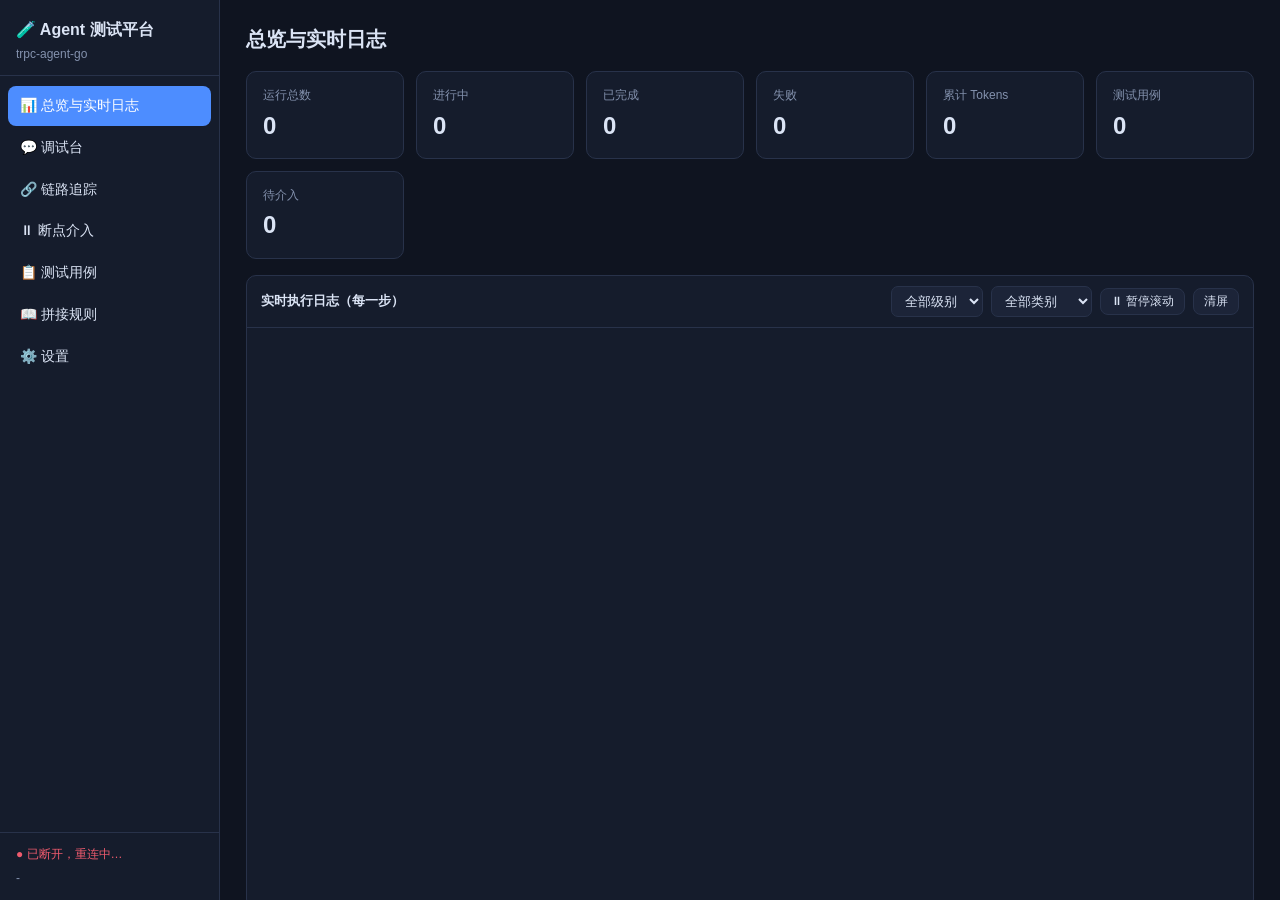
==== testplatform/web/index.html @ 03b5a43c "testplatform: add web-based agent test & observability platform A standalone module (testplatform/) " ====
<!DOCTYPE html>
<html lang="zh-CN">
<head>
<meta charset="utf-8">
<meta name="viewport" content="width=device-width, initial-scale=1">
<title>trpc-agent-go 测试监控平台</title>
<link rel="stylesheet" href="style.css">
<link rel="icon" href="data:image/svg+xml,<svg xmlns='http://www.w3.org/2000/svg' viewBox='0 0 100 100'><text y='.9em' font-size='90'>🧪</text></svg>">
</head>
<body>
<div class="layout">
  <aside class="sidebar">
    <div class="brand">
      <div class="brand-title">🧪 Agent 测试平台</div>
      <div class="brand-sub">trpc-agent-go</div>
    </div>
    <nav id="nav">
      <a href="#dashboard" data-page="dashboard">📊 总览与实时日志</a>
      <a href="#playground" data-page="playground">💬 调试台</a>
      <a href="#traces" data-page="traces">🔗 链路追踪</a>
      <a href="#breakpoints" data-page="breakpoints">⏸ 断点介入 <span id="bp-badge" class="badge hidden">0</span></a>
      <a href="#cases" data-page="cases">📋 测试用例</a>
      <a href="#rules" data-page="rules">📖 拼接规则</a>
      <a href="#settings" data-page="settings">⚙️ 设置</a>
    </nav>
    <div class="sidebar-foot">
      <div id="conn-status" class="conn offline">● 连接中…</div>
      <div id="model-chip" class="model-chip">-</div>
    </div>
  </aside>

  <main class="main">
    <!-- ============ 总览 ============ -->
    <section id="page-dashboard" class="page">
      <h1>总览与实时日志</h1>
      <div class="stat-row" id="stat-row"></div>
      <div class="panel">
        <div class="panel-head">
          <span>实时执行日志（每一步）</span>
          <span class="spacer"></span>
          <select id="log-level" class="sel">
            <option value="">全部级别</option>
            <option>STEP</option><option>INFO</option><option>WARN</option><option>ERROR</option>
          </select>
          <select id="log-category" class="sel">
            <option value="">全部类别</option>
            <option value="agent">agent</option><option value="model">model</option>
            <option value="context">context</option><option value="tool">tool</option>
            <option value="event">event</option><option value="breakpoint">breakpoint</option>
            <option value="session">session</option><option value="testcase">testcase</option>
            <option value="server">server</option><option value="http">http</option>
          </select>
          <button id="log-pause" class="btn small">⏸ 暂停滚动</button>
          <button id="log-clear" class="btn small">清屏</button>
        </div>
        <div id="log-stream" class="log-stream"></div>
      </div>
    </section>

    <!-- ============ 调试台 ============ -->
    <section id="page-playground" class="page hidden">
      <h1>调试台 <span class="hint">发送消息给被测 Agent，实时观察执行链路。开启断点后可在发送前介入修改上下文。</span></h1>
      <div class="playground-bar">
        <label>会话:</label>
        <select id="pg-session" class="sel"></select>
        <button id="pg-new-session" class="btn small">＋ 新会话</button>
        <label class="chk"><input type="checkbox" id="pg-bp-model"> 模型断点</label>
        <label class="chk"><input type="checkbox" id="pg-bp-tool"> 工具断点</label>
        <span class="spacer"></span>
        <button id="pg-view-session" class="btn small">查看会话事件</button>
      </div>
      <div class="chat-wrap">
        <div id="chat-box" class="chat-box"></div>
        <div class="chat-input">
          <textarea id="chat-text" rows="2" placeholder="输入消息，例如：帮我计算 12 * 34 ／ 现在几点了 ／ 深圳天气怎么样（Enter 发送，Shift+Enter 换行）"></textarea>
          <button id="chat-send" class="btn primary">发送</button>
        </div>
      </div>
    </section>

    <!-- ============ 链路追踪 ============ -->
    <section id="page-traces" class="page hidden">
      <h1>链路追踪 <span class="hint">每次运行 = Agent → 模型调用(上下文拼接) → 工具调用 的完整链路</span></h1>
      <div class="trace-layout">
        <div class="trace-list panel">
          <div class="panel-head"><span>运行记录</span><span class="spacer"></span>
            <button id="trace-refresh" class="btn small">刷新</button></div>
          <div id="run-list" class="run-list"></div>
        </div>
        <div class="trace-detail panel">
          <div class="panel-head"><span id="trace-title">选择一条运行记录</span></div>
          <div id="trace-detail" class="trace-detail-body"></div>
        </div>
      </div>
    </section>

    <!-- ============ 断点介入 ============ -->
    <section id="page-breakpoints" class="page hidden">
      <h1>断点介入 <span class="hint">在模型调用/工具执行前挂起，人工查看并修改上下文，或注入自定义结果</span></h1>
      <div class="panel">
        <div class="panel-head"><span>断点开关</span></div>
        <div class="bp-controls">
          <label class="chk big"><input type="checkbox" id="bp-model"> <b>模型请求断点</b>：每次调用 LLM 前暂停，可编辑全部已拼接消息 / 注入模型响应</label>
          <label class="chk big"><input type="checkbox" id="bp-tool"> <b>工具调用断点</b>：每次执行工具前暂停，可修改参数 / 注入工具结果</label>
          <label>等待超时(秒): <input type="number" id="bp-timeout" class="inp num" value="900" min="10"> <span class="hint">超时后自动放行</span></label>
          <button id="bp-save" class="btn primary small">应用</button>
        </div>
      </div>
      <div class="panel">
        <div class="panel-head"><span>待处理介入</span><span class="spacer"></span><span class="hint">运行会挂起直到你处理或超时</span></div>
        <div id="iv-list"></div>
      </div>
    </section>

    <!-- ============ 测试用例 ============ -->
    <section id="page-cases" class="page hidden">
      <h1>测试用例 <span class="hint">手动录入 / JSON 导入 / 自动生成，批量运行并校验断言</span></h1>
      <div class="case-toolbar">
        <button id="case-new" class="btn primary">＋ 新建用例</button>
        <button id="case-import" class="btn">📥 导入 JSON</button>
        <button id="case-export" class="btn">📤 导出全部</button>
        <button id="case-generate" class="btn">✨ 生成用例</button>
        <span class="spacer"></span>
        <button id="case-run-selected" class="btn warn">▶ 运行选中</button>
        <button id="case-run-all" class="btn warn">▶▶ 运行全部</button>
      </div>
      <div class="panel">
        <table class="case-table">
          <thead><tr>
            <th style="width:28px"><input type="checkbox" id="case-check-all"></th>
            <th>名称</th><th>轮次</th><th>断言</th><th>来源</th><th>更新时间</th><th style="width:130px">操作</th>
          </tr></thead>
          <tbody id="case-tbody"></tbody>
        </table>
      </div>
      <div class="panel">
        <div class="panel-head"><span>批量测试结果</span><span class="spacer"></span>
          <button id="testrun-refresh" class="btn small">刷新</button></div>
        <div id="testrun-list"></div>
      </div>
    </section>

    <!-- ============ 拼接规则 ============ -->
    <section id="page-rules" class="page hidden">
      <h1>上下文拼接规则 <span class="hint">trpc-agent-go 请求处理器流水线：哪些上下文、在什么条件下、以什么顺序拼接</span></h1>
      <div id="rules-list"></div>
    </section>

    <!-- ============ 设置 ============ -->
    <section id="page-settings" class="page hidden">
      <h1>设置</h1>
      <div class="panel">
        <div class="panel-head"><span>模型与被测 Agent 配置</span></div>
        <div class="settings-form">
          <label>模型提供方
            <select id="set-provider" class="sel">
              <option value="mock">mock（内置离线模型，无需 Key）</option>
              <option value="openai">openai（OpenAI 兼容 API）</option>
            </select>
          </label>
          <label>模型名称 <input id="set-model" class="inp" placeholder="如 deepseek-v4-flash / gpt-4o-mini / mock-llm"></label>
          <label>Base URL <input id="set-baseurl" class="inp" placeholder="OpenAI 兼容接口地址，留空用官方默认"></label>
          <label>API Key <input id="set-apikey" class="inp" type="password" placeholder="留空则保持现有 Key 不变"> <span id="set-key-state" class="hint"></span></label>
          <label class="chk"><input type="checkbox" id="set-streaming"> 流式输出</label>
          <label>Temperature <input id="set-temp" class="inp num" type="number" step="0.1" min="0" max="2"></label>
          <label>Max Tokens <input id="set-maxtok" class="inp num" type="number" min="1"></label>
          <label>Agent 名称 <input id="set-agent" class="inp"></label>
          <label>系统指令（Instruction，用于观察上下文拼接来源）
            <textarea id="set-instruction" rows="4" class="inp"></textarea>
          </label>
          <div><button id="set-save" class="btn primary">保存并重建 Agent</button></div>
        </div>
      </div>
    </section>
  </main>
</div>

<!-- 模态框 -->
<div id="modal-mask" class="modal-mask hidden">
  <div id="modal" class="modal">
    <div class="modal-head"><span id="modal-title">标题</span><button id="modal-close" class="btn small">✕</button></div>
    <div id="modal-body" class="modal-body"></div>
  </div>
</div>

<div id="toasts" class="toasts"></div>
<script src="app.js"></script>
</body>
</html>
---- testplatform/web/style.css ----
:root {
  --bg: #0f1420;
  --bg2: #151c2c;
  --bg3: #1c2438;
  --line: #28324a;
  --text: #dbe4f5;
  --muted: #8391ad;
  --accent: #4d8dff;
  --green: #3fbf7f;
  --red: #ef5b6e;
  --amber: #e8a33d;
  --purple: #a375f0;
  --cyan: #3fb6bf;
  --mono: "SFMono-Regular", Consolas, "Liberation Mono", Menlo, monospace;
}
* { box-sizing: border-box; }
html, body { margin: 0; height: 100%; }
body {
  background: var(--bg); color: var(--text);
  font: 14px/1.55 -apple-system, "PingFang SC", "Microsoft YaHei", "Segoe UI", sans-serif;
}
.layout { display: flex; height: 100vh; }

/* ---------- sidebar ---------- */
.sidebar {
  width: 220px; flex: none; background: var(--bg2);
  border-right: 1px solid var(--line); display: flex; flex-direction: column;
}
.brand { padding: 18px 16px 12px; border-bottom: 1px solid var(--line); }
.brand-title { font-weight: 700; font-size: 16px; }
.brand-sub { color: var(--muted); font-size: 12px; margin-top: 2px; }
#nav { display: flex; flex-direction: column; padding: 10px 8px; gap: 2px; }
#nav a {
  color: var(--text); text-decoration: none; padding: 9px 12px;
  border-radius: 8px; font-size: 14px;
}
#nav a:hover { background: var(--bg3); }
#nav a.active { background: var(--accent); color: #fff; }
.sidebar-foot { margin-top: auto; padding: 12px 16px; border-top: 1px solid var(--line); font-size: 12px; }
.conn.online { color: var(--green); }
.conn.offline { color: var(--red); }
.model-chip { color: var(--muted); margin-top: 6px; word-break: break-all; }
.badge {
  background: var(--red); color: #fff; border-radius: 9px;
  font-size: 11px; padding: 0 6px; margin-left: 4px;
}
.hidden { display: none !important; }

/* ---------- main ---------- */
.main { flex: 1; overflow-y: auto; padding: 20px 26px 60px; }
h1 { font-size: 20px; margin: 4px 0 16px; }
.hint { color: var(--muted); font-size: 12px; font-weight: 400; }
.spacer { flex: 1; }

.panel {
  background: var(--bg2); border: 1px solid var(--line);
  border-radius: 10px; margin-bottom: 16px; overflow: hidden;
}
.panel-head {
  display: flex; align-items: center; gap: 8px;
  padding: 10px 14px; border-bottom: 1px solid var(--line);
  font-weight: 600; font-size: 13px;
}

/* ---------- buttons/inputs ---------- */
.btn {
  background: var(--bg3); color: var(--text); border: 1px solid var(--line);
  padding: 7px 14px; border-radius: 8px; cursor: pointer; font-size: 13px;
}
.btn:hover { border-color: var(--accent); }
.btn.primary { background: var(--accent); border-color: var(--accent); color: #fff; }
.btn.warn { background: #7a4b12; border-color: #9a6222; }
.btn.danger { background: #6e2430; border-color: #94303f; }
.btn.small { padding: 4px 10px; font-size: 12px; }
.btn:disabled { opacity: .5; cursor: not-allowed; }
.sel, .inp {
  background: var(--bg3); color: var(--text); border: 1px solid var(--line);
  border-radius: 7px; padding: 6px 9px; font-size: 13px;
}
.inp.num { width: 90px; }
textarea.inp, textarea {
  background: var(--bg3); color: var(--text); border: 1px solid var(--line);
  border-radius: 7px; padding: 8px 10px; font-size: 13px; width: 100%;
  font-family: inherit; resize: vertical;
}
.chk { display: inline-flex; align-items: center; gap: 6px; cursor: pointer; }
.chk.big { display: flex; padding: 4px 0; }

/* ---------- dashboard ---------- */
.stat-row { display: grid; grid-template-columns: repeat(auto-fit, minmax(150px, 1fr)); gap: 12px; margin-bottom: 16px; }
.stat-card {
  background: var(--bg2); border: 1px solid var(--line); border-radius: 10px;
  padding: 14px 16px;
}
.stat-card .num { font-size: 24px; font-weight: 700; margin-top: 2px; }
.stat-card .lbl { color: var(--muted); font-size: 12px; }
.log-stream {
  height: calc(100vh - 320px); min-height: 300px; overflow-y: auto;
  font-family: var(--mono); font-size: 12px; padding: 10px 12px;
  white-space: pre-wrap; word-break: break-all;
}
.log-line { padding: 1px 0; }
.log-line .t { color: var(--muted); }
.log-line .lv-INFO { color: var(--cyan); }
.log-line .lv-STEP { color: var(--green); }
.log-line .lv-WARN { color: var(--amber); }
.log-line .lv-ERROR { color: var(--red); }
.log-line .cat { color: var(--purple); }
.log-line .run { color: var(--accent); cursor: pointer; }

/* ---------- playground ---------- */
.playground-bar { display: flex; align-items: center; gap: 10px; margin-bottom: 12px; flex-wrap: wrap; }
.chat-wrap { display: flex; flex-direction: column; height: calc(100vh - 210px); min-height: 380px; }
.chat-box {
  flex: 1; overflow-y: auto; background: var(--bg2);
  border: 1px solid var(--line); border-radius: 10px; padding: 16px;
}
.msg { max-width: 78%; margin-bottom: 12px; }
.msg .bubble {
  padding: 10px 13px; border-radius: 12px; white-space: pre-wrap; word-break: break-word;
}
.msg.user { margin-left: auto; }
.msg.user .bubble { background: var(--accent); color: #fff; border-bottom-right-radius: 3px; }
.msg.bot .bubble { background: var(--bg3); border: 1px solid var(--line); border-bottom-left-radius: 3px; }
.msg .meta { color: var(--muted); font-size: 11px; margin-top: 4px; }
.msg .meta a { color: var(--accent); cursor: pointer; text-decoration: none; }
.msg .steps { font-size: 11px; color: var(--muted); margin-top: 4px; font-family: var(--mono); }
.chat-input { display: flex; gap: 10px; margin-top: 10px; }
.chat-input textarea { flex: 1; }
.waiting-tag { color: var(--amber); font-weight: 600; }

/* ---------- traces ---------- */
.trace-layout { display: grid; grid-template-columns: 360px 1fr; gap: 14px; align-items: start; }
.run-list { max-height: calc(100vh - 220px); overflow-y: auto; }
.run-item { padding: 10px 12px; border-bottom: 1px solid var(--line); cursor: pointer; }
.run-item:hover { background: var(--bg3); }
.run-item.sel { background: var(--bg3); border-left: 3px solid var(--accent); }
.run-item .top { display: flex; gap: 6px; align-items: center; font-size: 13px; }
.run-item .input { color: var(--muted); font-size: 12px; margin-top: 3px; overflow: hidden; text-overflow: ellipsis; white-space: nowrap; }
.run-item .sub { color: var(--muted); font-size: 11px; margin-top: 2px; display: flex; gap: 8px; }
.status-dot { width: 8px; height: 8px; border-radius: 50%; display: inline-block; flex: none; }
.st-running { background: var(--accent); animation: blink 1s infinite; }
.st-waiting { background: var(--amber); animation: blink 1s infinite; }
.st-completed, .st-ok { background: var(--green); }
.st-error { background: var(--red); }
.st-cancelled { background: var(--muted); }
.st-mocked { background: var(--purple); }
@keyframes blink { 50% { opacity: .3; } }

.trace-detail-body { padding: 14px; max-height: calc(100vh - 220px); overflow-y: auto; }
.span-tree { margin-bottom: 14px; }
.span-node {
  display: flex; align-items: center; gap: 8px; padding: 7px 10px;
  border: 1px solid var(--line); border-radius: 8px; margin-bottom: 6px;
  cursor: pointer; background: var(--bg3); font-size: 13px;
}
.span-node:hover { border-color: var(--accent); }
.span-node.sel { border-color: var(--accent); box-shadow: 0 0 0 1px var(--accent); }
.span-node .dur { margin-left: auto; color: var(--muted); font-size: 12px; font-family: var(--mono); flex: none; }
.span-node .iv-mark { color: var(--amber); }
.span-detail { border-top: 1px solid var(--line); padding-top: 12px; }
.tabs { display: flex; gap: 6px; margin-bottom: 10px; flex-wrap: wrap; }
.tab { padding: 5px 12px; border-radius: 7px; cursor: pointer; border: 1px solid var(--line); font-size: 12px; }
.tab.active { background: var(--accent); border-color: var(--accent); color: #fff; }

.ctx-msg { border: 1px solid var(--line); border-radius: 9px; margin-bottom: 10px; overflow: hidden; }
.ctx-msg-head {
  display: flex; align-items: center; gap: 8px; padding: 7px 11px;
  background: var(--bg3); font-size: 12px; cursor: pointer;
}
.ctx-msg-body { padding: 9px 12px; font-size: 13px; white-space: pre-wrap; word-break: break-word; border-top: 1px solid var(--line); }
.ctx-msg-body.mono { font-family: var(--mono); font-size: 12px; }
.ctx-reason {
  padding: 8px 12px; color: var(--muted); font-size: 12px;
  border-top: 1px dashed var(--line); background: rgba(77,141,255,.04);
}
.role-pill {
  font-family: var(--mono); font-size: 11px; padding: 1px 8px;
  border-radius: 9px; background: var(--bg); border: 1px solid var(--line); flex: none;
}
.src-pill { font-size: 11px; padding: 1px 8px; border-radius: 9px; color: #fff; flex: none; }
.src-system_instruction { background: #7a51c9; }
.src-injected_system { background: #9d6fe0; }
.src-session_history { background: #2e6fd8; }
.src-current_input { background: #2e9e63; }
.src-assistant_tool_call { background: #c07423; }
.src-tool_response { background: #b3891f; }
.src-human_edited { background: #d0455a; }
.src-injected_other { background: #5a6478; }
.kv { display: grid; grid-template-columns: 130px 1fr; gap: 4px 10px; font-size: 13px; margin-bottom: 10px; }
.kv .k { color: var(--muted); }
pre.json {
  background: var(--bg); border: 1px solid var(--line); border-radius: 8px;
  padding: 10px; font-size: 12px; overflow-x: auto; font-family: var(--mono);
  white-space: pre-wrap; word-break: break-all;
}
.event-row { font-family: var(--mono); font-size: 12px; padding: 3px 0; border-bottom: 1px dashed var(--line); }

/* ---------- breakpoints ---------- */
.bp-controls { padding: 14px; display: flex; flex-direction: column; gap: 10px; }
.iv-card { border-bottom: 1px solid var(--line); padding: 12px 14px; }
.iv-card .head { display: flex; align-items: center; gap: 10px; margin-bottom: 8px; flex-wrap: wrap; }
.iv-kind { font-size: 11px; padding: 2px 9px; border-radius: 9px; background: var(--amber); color: #201500; font-weight: 700; }
.iv-actions { display: flex; gap: 8px; margin-top: 10px; flex-wrap: wrap; }
.iv-empty { color: var(--muted); padding: 18px; text-align: center; }
.edit-msg { border: 1px solid var(--line); border-radius: 8px; margin-bottom: 8px; }
.edit-msg-head { display: flex; gap: 8px; align-items: center; padding: 6px 9px; background: var(--bg3); }
.edit-msg textarea { border: none; border-top: 1px solid var(--line); border-radius: 0 0 8px 8px; }
.countdown { font-family: var(--mono); color: var(--amber); }

/* ---------- cases ---------- */
.case-toolbar { display: flex; gap: 8px; margin-bottom: 12px; flex-wrap: wrap; }
.case-table { width: 100%; border-collapse: collapse; font-size: 13px; }
.case-table th, .case-table td { text-align: left; padding: 9px 12px; border-bottom: 1px solid var(--line); }
.case-table th { color: var(--muted); font-weight: 600; font-size: 12px; }
.case-table tr:hover td { background: var(--bg3); }
.tag { font-size: 11px; padding: 1px 8px; border-radius: 9px; background: var(--bg3); border: 1px solid var(--line); margin-right: 4px; }
.tag.src-manual { border-color: var(--green); color: var(--green); }
.tag.src-imported { border-color: var(--cyan); color: var(--cyan); }
.tag.src-generated { border-color: var(--purple); color: var(--purple); }
.tr-card { border-bottom: 1px solid var(--line); padding: 12px 14px; }
.tr-head { display: flex; gap: 12px; align-items: center; cursor: pointer; flex-wrap: wrap; }
.tr-prog { flex: none; width: 180px; height: 8px; background: var(--bg); border-radius: 4px; overflow: hidden; }
.tr-prog > div { height: 100%; background: var(--green); transition: width .3s; }
.case-result { border: 1px solid var(--line); border-radius: 8px; margin-top: 10px; padding: 10px 12px; }
.case-result .assert { font-size: 12px; font-family: var(--mono); padding: 2px 0; }
.pass { color: var(--green); }
.fail { color: var(--red); }

/* ---------- rules ---------- */
.rule-card {
  display: flex; gap: 14px; background: var(--bg2); border: 1px solid var(--line);
  border-radius: 10px; padding: 14px 16px; margin-bottom: 10px;
}
.rule-order {
  width: 34px; height: 34px; flex: none; border-radius: 50%;
  background: var(--accent); color: #fff; display: flex; align-items: center;
  justify-content: center; font-weight: 700;
}
.rule-card h3 { margin: 0 0 4px; font-size: 14px; }
.rule-cond { color: var(--amber); font-size: 12px; margin-bottom: 4px; }
.rule-effect { color: var(--muted); font-size: 13px; }

/* ---------- settings ---------- */
.settings-form { padding: 16px; display: flex; flex-direction: column; gap: 12px; max-width: 640px; }
.settings-form label { display: flex; flex-direction: column; gap: 5px; font-size: 13px; }
.settings-form label.chk { flex-direction: row; }

/* ---------- modal & toast ---------- */
.modal-mask {
  position: fixed; inset: 0; background: rgba(5,8,15,.7);
  display: flex; align-items: center; justify-content: center; z-index: 50;
}
.modal {
  background: var(--bg2); border: 1px solid var(--line); border-radius: 12px;
  width: min(860px, 94vw); max-height: 88vh; display: flex; flex-direction: column;
}
.modal-head {
  display: flex; align-items: center; justify-content: space-between;
  padding: 12px 16px; border-bottom: 1px solid var(--line); font-weight: 700;
}
.modal-body { padding: 16px; overflow-y: auto; }
.form-grid { display: flex; flex-direction: column; gap: 12px; }
.form-grid label { display: flex; flex-direction: column; gap: 5px; font-size: 13px; }
.assert-row { display: flex; gap: 8px; margin-bottom: 6px; align-items: center; }
.turn-row { display: flex; gap: 8px; margin-bottom: 6px; align-items: center; }
.toasts { position: fixed; right: 18px; bottom: 18px; z-index: 60; display: flex; flex-direction: column; gap: 8px; }
.toast {
  background: var(--bg3); border: 1px solid var(--line); border-left: 4px solid var(--accent);
  padding: 10px 14px; border-radius: 8px; min-width: 240px; max-width: 380px;
  box-shadow: 0 6px 24px rgba(0,0,0,.4); font-size: 13px;
}
.toast.warn { border-left-color: var(--amber); }
.toast.error { border-left-color: var(--red); }
.toast.ok { border-left-color: var(--green); }
.toast .toast-actions { margin-top: 6px; }
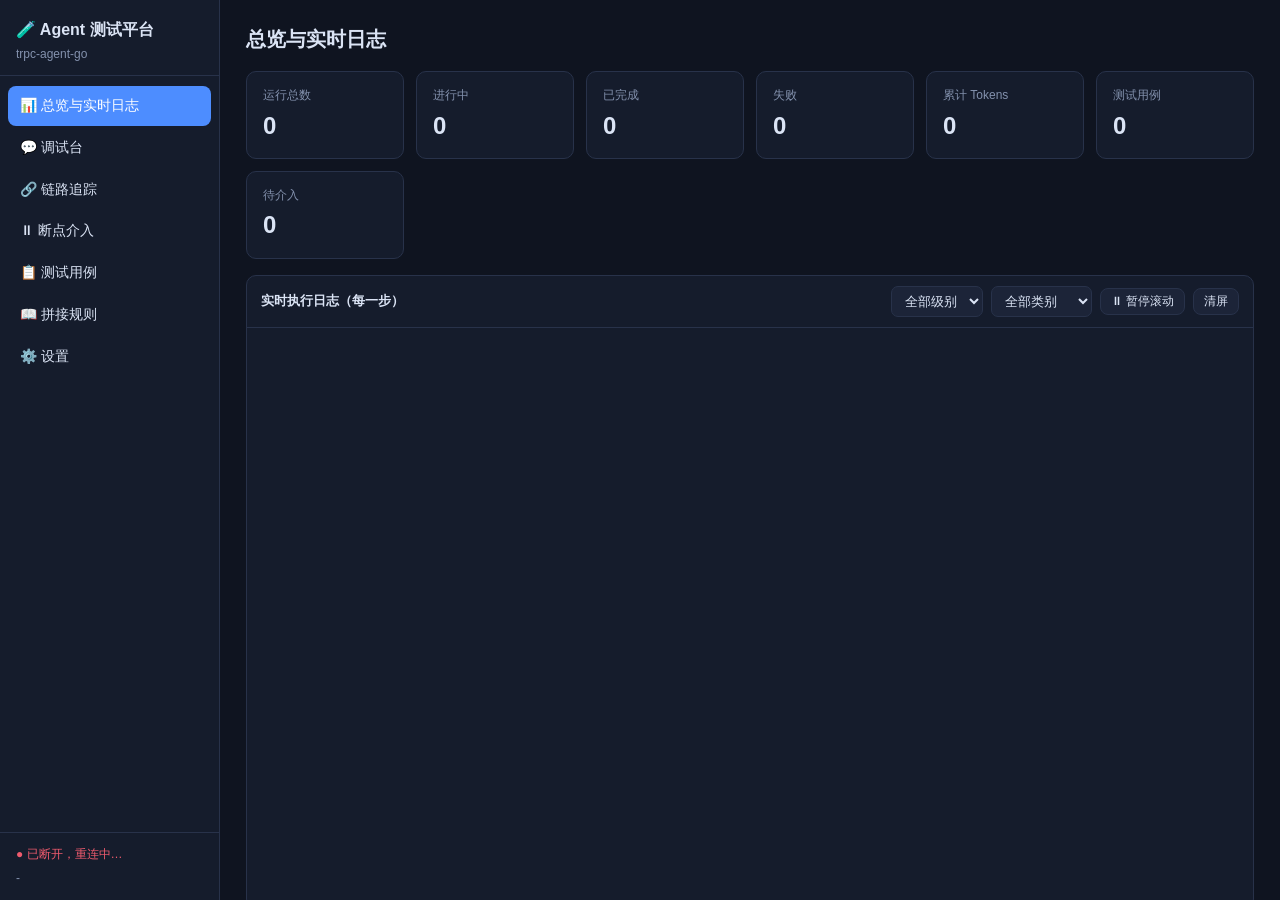
==== commit 68f2219f: "testplatform: pluggable agent builders for iterating agents Integrating an agent under active develo" ====
--- a/testplatform/web/index.html
+++ b/testplatform/web/index.html
@@ -152,6 +152,9 @@
       <div class="panel">
         <div class="panel-head"><span>模型与被测 Agent 配置</span></div>
         <div class="settings-form">
+          <label>被测 Agent（代码里通过 RegisterAgent 注册，切换后即刻生效）
+            <select id="set-active-agent" class="sel"></select>
+          </label>
           <label>模型提供方
             <select id="set-provider" class="sel">
               <option value="mock">mock（内置离线模型，无需 Key）</option>
@@ -164,8 +167,8 @@
           <label class="chk"><input type="checkbox" id="set-streaming"> 流式输出</label>
           <label>Temperature <input id="set-temp" class="inp num" type="number" step="0.1" min="0" max="2"></label>
           <label>Max Tokens <input id="set-maxtok" class="inp num" type="number" min="1"></label>
-          <label>Agent 名称 <input id="set-agent" class="inp"></label>
-          <label>系统指令（Instruction，用于观察上下文拼接来源）
+          <label>Agent 名称（仅作用于内置演示 Agent） <input id="set-agent" class="inp"></label>
+          <label>系统指令（仅内置演示 Agent 使用；自定义 Agent 可在 builder 里读取 bc.Settings.Instruction 来接入此处的热更新）
             <textarea id="set-instruction" rows="4" class="inp"></textarea>
           </label>
           <div><button id="set-save" class="btn primary">保存并重建 Agent</button></div>
